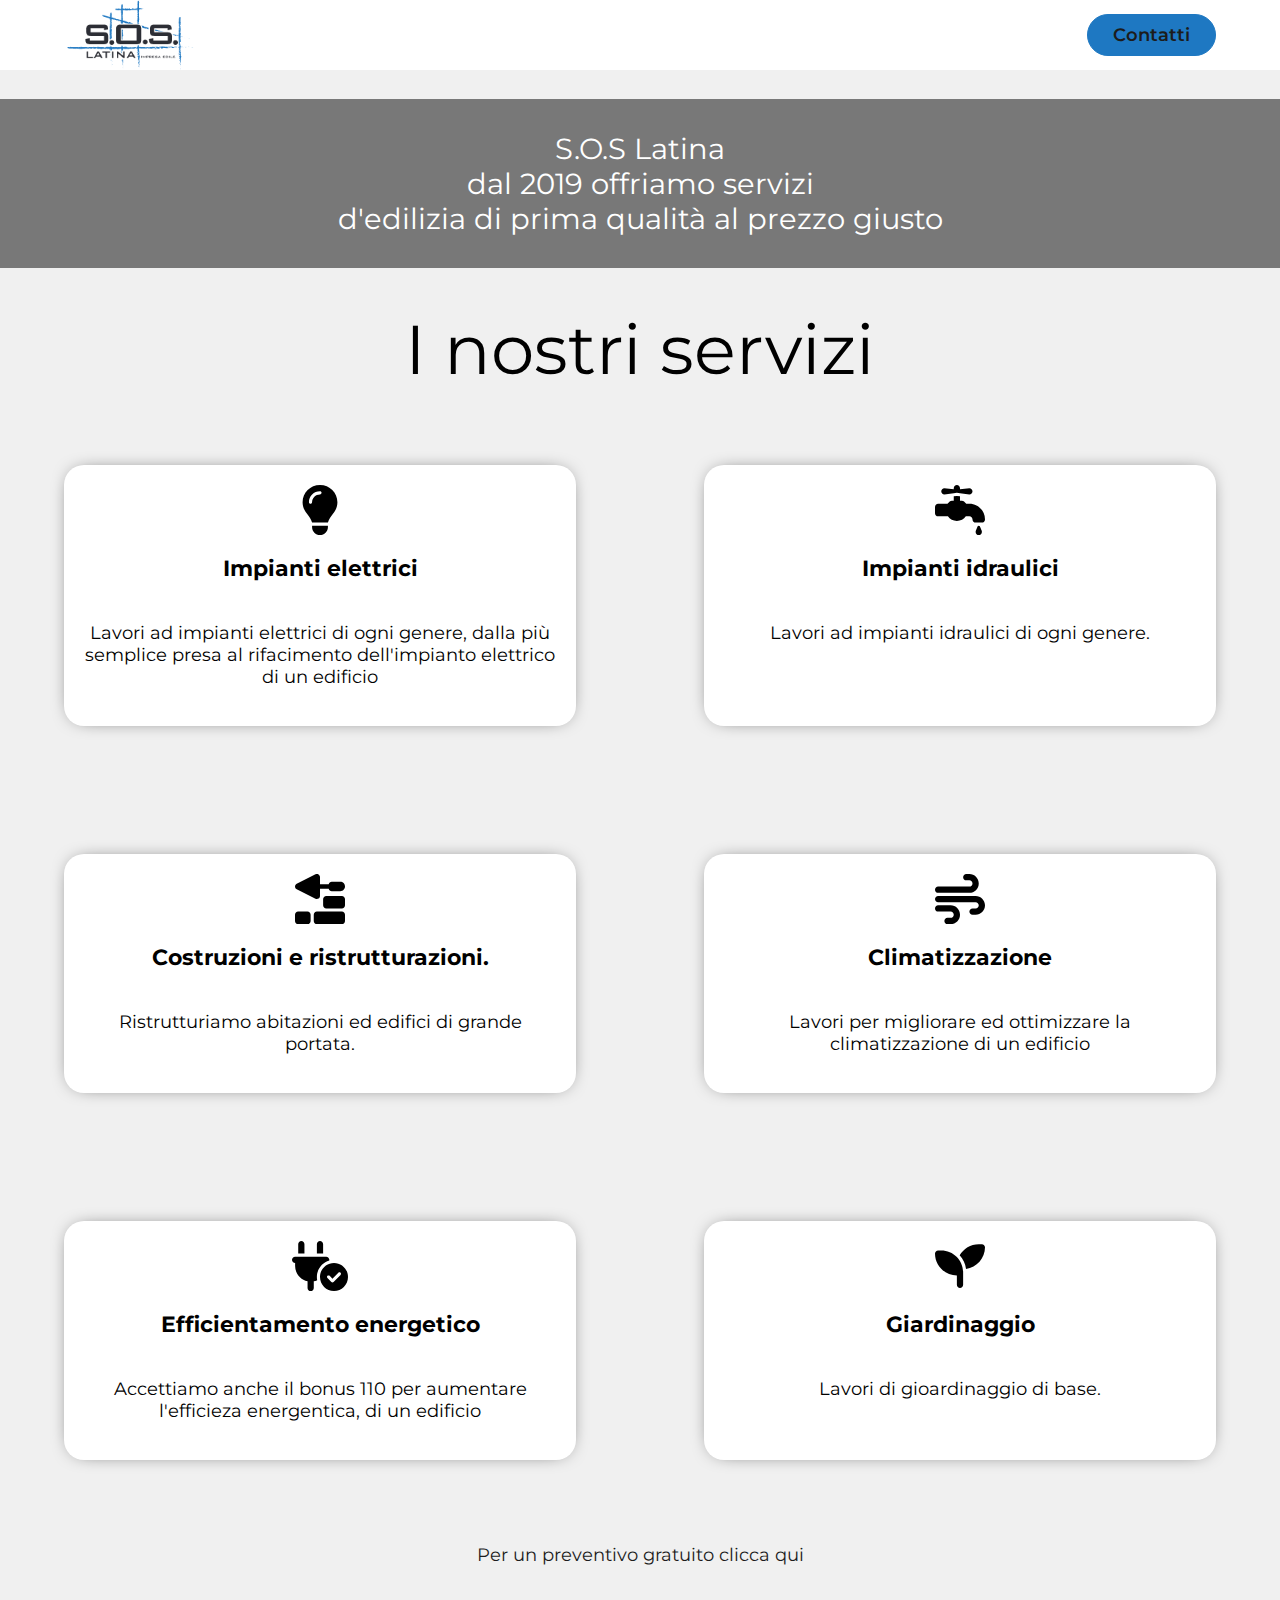
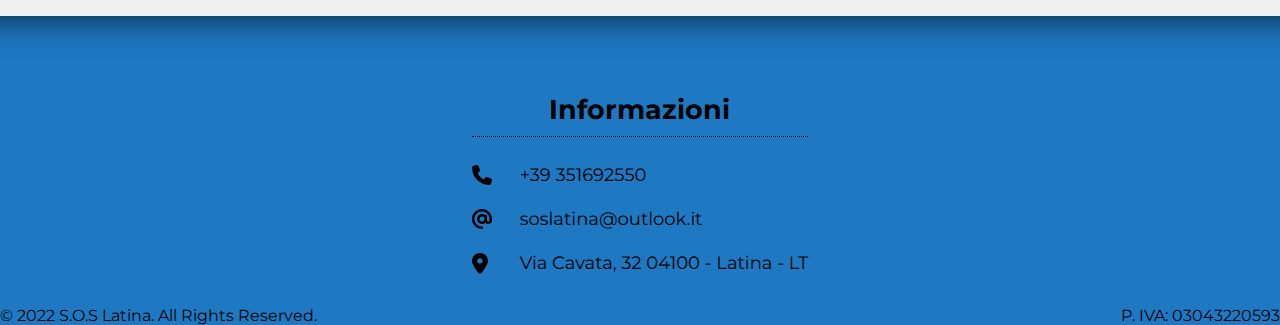
==== index.html @ f47d7687 "commit" ====
<!DOCTYPE html>
<html>

<head>
    <meta name="viewport" content="width=device-width, initial-scale=1">
    <link rel="stylesheet" type="text/css" href="stilefull.css">
    <link rel="stylesheet" type="text/css" href="stile1300.css">
    <link rel="stylesheet" type="text/css" href="stile768.css">
    <title>
        S.O.S. Latina
    </title>
    <link rel="icon" type="image/jpg" href="foto/logo.jpg">
    <link rel="apple-touch-icon" type="image/jpg" href="foto/logo.jpg">

    <link rel="stylesheet" href="https://cdn.jsdelivr.net/npm/swiper@8/swiper-bundle.min.css" />
</head>

<body>
    <header>
        <div class="bar">
            <a class="logoHeader" href="index.html"><img src="foto/logo.png"></a>

            <a class="pulsante_contatti" href="contatti.html"><button>Contatti</button></a>
        </div>
    </header>

    <main>
        <div class="primo">
            <p>
                S.O.S Latina <br>
                dal 2019 offriamo servizi <br> d'edilizia di prima qualit&agrave; al prezzo giusto
            </p>
        </div>

        <div class="servizi-container">
            <p class="titolozzo">I nostri servizi</p>
            <div class="servizi">
                <div class="servizio" id="uno">
                    <img src="foto/Icone/servizi/lightbulb-solid.svg">
                    <p class="titolo-servizo"><strong>Impianti elettrici</strong></p>
                    <p class="descrizione-servizio">Lavori ad impianti elettrici di ogni genere, dalla pi&ugrave;
                        semplice
                        presa al rifacimento dell'impianto elettrico di un edificio</p>
                </div>
                <div class="servizio" id="due">
                    <img src="foto/Icone/servizi/faucet-drip-solid.svg">
                    <p class="titolo-servizo"><strong>Impianti idraulici</strong></p>
                    <p class="descrizione-servizio">Lavori ad impianti idraulici di ogni genere.</p>
                </div>
                <div class="servizio" id="tre">
                    <img src="foto/Icone/servizi/trowel-bricks-solid.svg">
                    <p class="titolo-servizo"><strong>Costruzioni e ristrutturazioni.</strong></p>
                    <p class="descrizione-servizio">Ristrutturiamo abitazioni ed edifici di grande portata.</p>
                </div>
                <div class="servizio" id="quattro">
                    <img src="foto/Icone/servizi/wind-solid.svg">

                    <p class="titolo-servizo"><strong>Climatizzazione</strong></p>
                    <p class="descrizione-servizio">Lavori per migliorare ed ottimizzare la climatizzazione di un
                        edificio</p>
                </div>
                <div class="servizio" id="cinque">
                    <img src="foto/Icone/servizi/plug-check-solid.svg">
                    <p class="titolo-servizo"><strong>Efficientamento energetico</strong></p>
                    <p class="descrizione-servizio">Accettiamo anche il bonus 110 per aumentare l'efficieza energentica,
                        di un edificio</p>
                </div>
                <div class="servizio" id="sei">
                    <img src="foto/Icone/servizi/seedling-solid.svg">
                    <p class="titolo-servizo"><strong>Giardinaggio</strong></p>
                    <p class="descrizione-servizio">Lavori di gioardinaggio di base.</p>
                </div>
            </div>
            <div id="info_wrapper">
                <a href="contatti.html">Per un preventivo gratuito clicca qui </a>
            </div>
        </div>
    </main>

    <footer>
        <div class="fimportante">
            <div class="fcontenitore">
                <div>
                    <p class="ftitolo"> <strong>Informazioni</strong></p>
                    <div class="fmobile">
                        <ul class="ftabella1">
                            <li class="fphone"><a href="tel: +39 351692550">+39 351692550</a></li>
                            <li class="femail"><a href="mailto: soslatina@outlook.it">soslatina@outlook.it</a></li>
                            <li class="findirizzo"><a href="https://goo.gl/maps/Ji9ddJW9CBuhDDNK7">Via Cavata, 32 04100
                                    - Latina - LT</a></li>
                        </ul>
                    </div>
                </div>
                <!--<div>
                    <p class="ftitolo"><strong>Marche e rifornitori</strong></p>
                    <div class="fmobile2">
                        <img src="./foto/Marche/Kerakoll.jpg" alt="Kerakoll">
                        <img src="./foto/Marche/Hilti.jpg" alt="Hilti">
                    </div>
                </div> -->
            </div>
            <div class="fsotto">
                <p id="copyright">&#169; 2022 S.O.S Latina. All Rights Reserved.</p>
                <p id="iva">P. IVA: 03043220593</p>
            </div>
        </div>
    </footer>
</body>

</html>
---- stilefull.css ----
@import url('https://fonts.googleapis.com/css2?family=Montserrat:wght@100;200;400;500;600&display=swap');

body {
    margin-right: -10px;
    width: 100%;
    padding: 0px;
    margin: 0px;
    background-color: rgb(240, 240, 240);
    overflow: auto;
}

/* width */
::-webkit-scrollbar {
    width: 10px;
    /* you can shrink taken width */
}

/* Track */
::-webkit-scrollbar-track {
    background: transparent;
}

/* Handle */
::-webkit-scrollbar-thumb {
    background: #1e78c2;
}

/* Handle on hover */
::-webkit-scrollbar-thumb:hover {
    background: #1268af;
}

#lista {
    display: none;
}

div {
    padding: 0px;
    margin: 0px;
}

p {
    font-family: "Montserrat", sans-serif;
    font-weight: 400;
}

a:link {
    text-decoration: none;
}

a:visited {
    text-decoration: none;
}

a:hover {
    text-decoration: none;
}

a:active {
    text-decoration: none;
}

/*inizio header*/
header {
    z-index: 2;
    width: 100%;
    background-color: white;
    position: block;
    display: flex;
    justify-content: flex-end;
    align-items: center;
    font-family: "Montserrat", sans-serif;
    font-weight: 600;
    
}

.bar {
    width: 100%;
    height: 70px;
    background-color: white;
    top: 0;
    display: flex;
    justify-content: flex-end;
    align-items: center;
    font-family: "Montserrat", sans-serif;
    font-weight: 600;
    margin: 0;
}

.tasto {
    display: none;
}

#nav_mobile {
    display: none;
}

.logoHeader {
    margin-right: auto;
    margin-left: 5%;
    height: 100%;
}

.logoHeader img {
    height: 100%;
}

.nav_links {
    margin-right: 0px;
    list-style: none;
}

.nav_links li {
    display: inline-block;
    padding: 0px 20px;
}

.nav_links li a {
    color: #1c1c1c;
    display: block;
    font-size: 18px;
    transition: transform .3s cubic-bezier(0.55, 0, 0.55, 0.2), color .3s cubic-bezier(0.55, 0, 0.55, 0.2);
}

.nav_links li a:hover {
    transform: scale(1.1);
    color: #1e78c2;
}

header .pulsante_home {
    margin-left: 10px;
    margin-right: 1%;
}
header .pulsante_contatti {
    margin-left: 10px;
    margin-right: 5%;
}

header button{
    padding: 9px 25px;
    font-family: "Montserrat", sans-serif;
    font-weight: 600;
    font-size: 18px;
    color: #1c1c1c;
    background-color: #1e78c2;
    border: 1px solid #1e78c2;
    border-radius: 500px;
    cursor: pointer;
}
header button:hover{
    background-color: white;
    border: 1px solid #1c1c1c;
    color: #1e78c2;
}

/*fine header*/
/*DA SISTEMARE*/

.primo{
    width: 100%;
    display: flex;
    justify-content: space-around;
}
.primo img{
    width: 100%;
}
.primo p{
    width: 100%;
    background-color: rgba(0, 0, 0,0.5);
    padding: 2.5%;
    font-size:calc(10px + 1.5vw);
    color: white;
    text-align: center;
}
.titolozzo {
    text-align: center;
    font-size: 69px;
    margin: 10px auto;
}

.servizi-container {
    width: 100%;
    display: flex;
    flex-direction: column;
    align-items: center;
}

.servizi {
    height: fit-content;
    display: flex;
    flex-direction: row;
    flex-wrap: wrap;
    align-items: stretch;
    justify-content: center;
    width:1330px;
}

.servizi img {
    padding-top: 20px;
    height: 50px;
    display: block;
    margin: auto;
}


.servizi .servizio {
    -webkit-box-shadow: 10 0px 20px 0px black;
    -moz-box-shadow: 0 0px 20px 0px black;
    box-shadow: 0 0px 20px -10px black;
    font-size: 20px;
    margin: 2%;
    background-color: white;
    border-radius: 20px;
    height: auto;
    width: 28%;
}
.titolo-servizo {
    text-align: center;
    font-size: 22px;
    margin: 0;
}
.descrizione-servizio{
    font-size: 18px;
    text-align: center;
}

.servizio p{
    margin-top: 0;
    padding: 20px;
}
#info_wrapper {
    margin-top: 20px;
    display: flex;
    justify-content: center;
}

.servizi-container #info_wrapper a {
    font-family: "Montserrat", sans-serif;
    font-weight: 400;
    font-size: 18px;
    color: #1c1c1c;
    display: block;
    transition: transform .3s cubic-bezier(0.55, 0, 0.55, 0.2), color .3s cubic-bezier(0.55, 0, 0.55, 0.2);
}

.servizi-container #info_wrapper a:hover {
    transform: scale(1.1);
    color: #1e78c2;
}

/*inizio footer*/
.fimportante {
    margin-top: 50px;
    box-shadow: inset 0px 145px 40px -150px black;
    width: 100%;
    background: #1e78c2;
}

.fcontenitore {
    padding-top: 50px;
    display: flex;
    flex-direction: row;
    justify-content: space-around;
}

.ftitolo {
    color: black;
    font-size: 27px;
    text-align: center;
    padding-bottom: 10px;
    border-bottom: 1px dotted black;
}

.ftabella1 {
    padding: 0px;
}

.ftabella1 li {
    list-style: none;
    font-family: "Montserrat", sans-serif;
    font-weight: 400;
    padding-left: 48px;
    margin-top: 22px;
    font-size: 22px;
}

.ftabella1 li a {
    color: black;
    text-rendering: geometricPrecision;
    width: fit-content;
    display: block;
    position: relative;
    font-size: 18px;
    transition: transform .3s cubic-bezier(0.55, 0, 0.55, 0.2), color .3s cubic-bezier(0.55, 0, 0.55, 0.2);
}
.ftabella1 li p{
    font-size: 18px;
}

.ftabella1 li a:hover {
    transform: scale(1.1);
}

.fphone {
    background-image: url(foto/Icone/contatti/phone.svg);
    background-repeat: no-repeat;
    background-size: 20px;
    background-position: 0% 50%;
}

.femail {
    background-image: url(foto/Icone/contatti/at.svg);
    background-repeat: no-repeat;
    background-size: 20px;
    background-position: 0% 50%;
}

.findirizzo {
    background-image: url(foto/Icone/contatti/location.svg);
    background-repeat: no-repeat;
    background-size: 16px;
    background-position: 0% 50%;
}

.fmobile2 {
    padding: 0px;
    display: flex;
    align-content: flex-start;
    justify-content: space-between;
}

.fmobile2 img{
    width: 100px;
}
.fsotto{
    width: 100%;
    display: flex;
    justify-content: space-between;
}
#copyright{
    margin-bottom: 0px
}
#iva{
    margin-bottom: 0px
}

/*fine footer*/
---- stile1300.css ----
@media screen and (min-width: 800px) and (max-width: 1359px){
    

    /*.container-contatti{
        height: 260px;
        width: 30%;
        margin: 0px auto;
        padding-top: 20px;
        padding-bottom: 110px;
        
    }*/
    /*.logo_footer_container{
        height: 240px;
        width: 30%;
        margin: 0px auto;
        background: none;
        padding-bottom: 150px;
    }*/
   
    .servizi{
        height: auto;
        width: 100%;
    }
    .servizi div
    {
        flex:40%;
    }
    .servizi .servizio{
        margin: 5%;
    }
    #uno{
        margin-left: 5%;
    }
    
    #tre{
        margin-right: 5%;
    }
    #quattro{
        margin-left: 5%;
    }
    #sei{
        margin-right: 5%;
    }
    
}
---- stile768.css ----
@media screen and (max-width:799px) {

    ::-webkit-scrollbar {
        width: 0px;
        /* you can shrink taken width */
    }

    header {
        z-index: 2;
        width: 100%;
        height: auto;
        background-color: transparent;
        position: absolute;
        top: 0;
        display: flex;
        justify-content: flex-end;
        flex-direction: column;
        align-items: center;
        font-family: "Montserrat", sans-serif;
        font-weight: 600;
        -webkit-box-shadow: none;
        -moz-box-shadow: none;
        box-shadow: none;
    }

    .logoHeader {
        margin-right: auto;
        margin-left: 5%;
    }

    .logoHeader img {
        height: 60px;
    }

    body {
        margin-top: 60px;
    }
    .titolozzo{
        font-size: 45px;
    }

    #lista {
        display: flex;
        
        justify-content: space-between;
        background-color: transparent;
        width: 100%;
        height: auto;
    }
    .riempitivo{
        background-color: transparent;
    }

    .nav_links {
        background-color: white;
        width: 150px;
        padding-bottom: 10px;
        border-bottom-left-radius: 30px;
        -webkit-border-bottom-left-radius: 30px;
        -moz-border-radius-bottomleft: 30px;
    }

    .nav_links a {
        color: #1c1c1c;
        display: block;
        width: 100%;
        text-align: center;
        margin-top: 10px;
        margin-bottom: 10px;
        font-size: 20px;
        font-family: "Montserrat", sans-serif;

    }

    #nomobile {
        display: none;
    }

    .robe {
        display: none;
    }

    .titolozzo{
        text-align: center;
        font-size: 45px;
    }
   
    .servizi {
        /*margin-left: 10%;
        margin-right: 10%;*/
        width: 80%;
        height: auto;
        flex-direction: column;
    }
    .servizi .servizio {
        margin-left: 0px;
        margin-right: 0px;
        width: 100%;
        height: fit-content;
        font-size: auto;
        text-align: justify;
    }
    .servizio p{
        padding: 20px;
        font-size: 20px;
    }
    #quattro{
        margin-left: 0;
    }
    #sei{
        margin-right: 0;
    }
    .fcontenitore {
        flex-direction: column;
    }

    .fmobile {
        display: flex;
        justify-content: center;
        padding-left: 60px;
    }

    .ftabella1 li {
        text-align: left;
        margin-left: auto;
        margin-right: auto;
    }

    .fmobile2 {
        display: flex;
        justify-content: center;
    }

    .ftabella2 li {
        text-align: center;
        margin-left: auto;
        margin-right: auto;
    }
    .fsotto{
        text-align: center;
        flex-direction: column-reverse;
    }

}
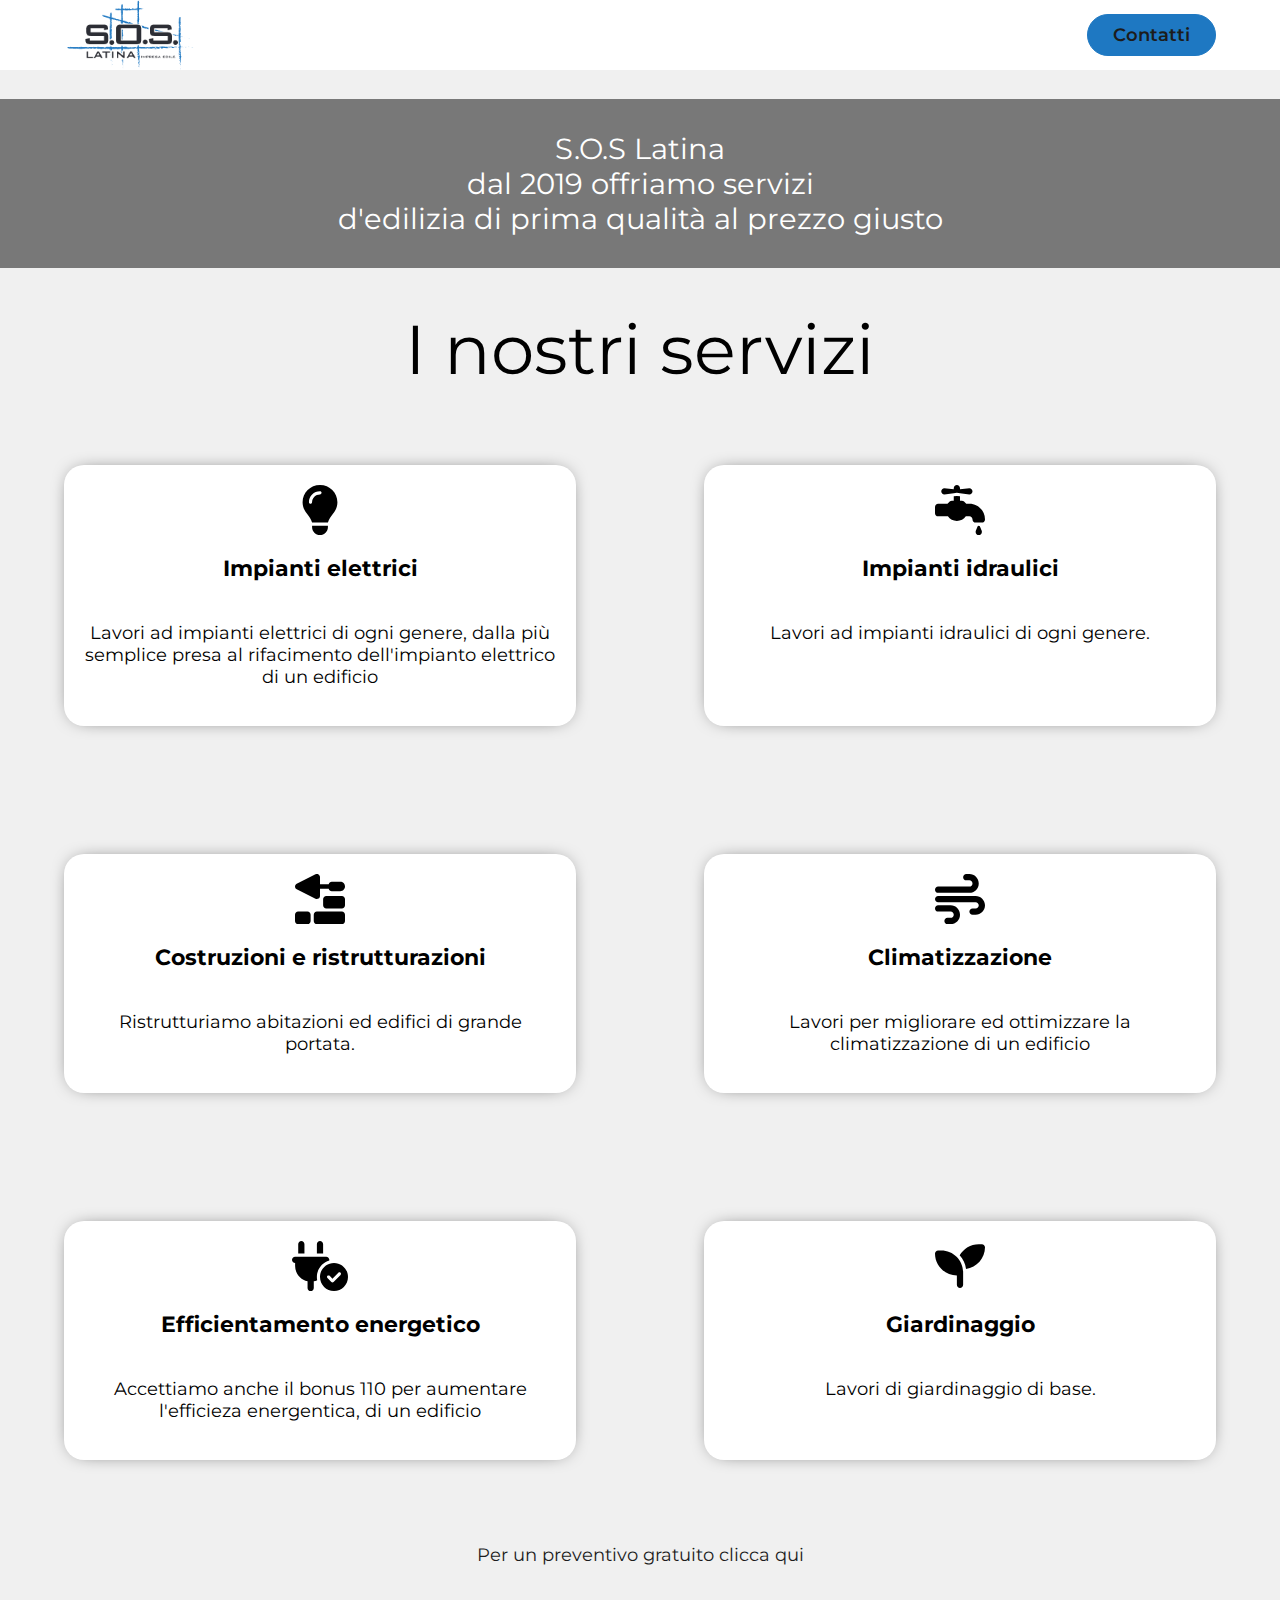
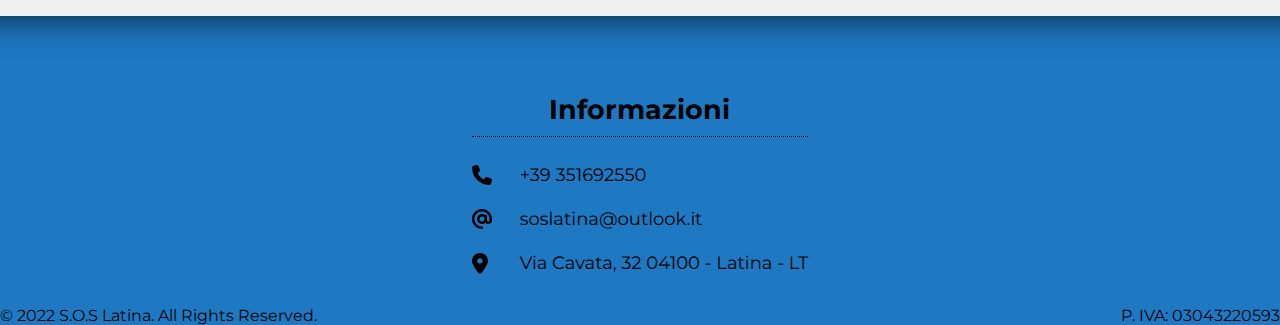
==== commit 1df3cf90: "pulsanti" ====
--- a/index.html
+++ b/index.html
@@ -37,38 +37,50 @@
             <div class="servizi">
                 <div class="servizio" id="uno">
                     <img src="foto/Icone/servizi/lightbulb-solid.svg">
-                    <p class="titolo-servizo"><strong>Impianti elettrici</strong></p>
+                    <div class="titolo-servizo">
+                        <a href="contatti.html"><strong>Impianti elettrici</strong></a>
+                    </div>
                     <p class="descrizione-servizio">Lavori ad impianti elettrici di ogni genere, dalla pi&ugrave;
                         semplice
                         presa al rifacimento dell'impianto elettrico di un edificio</p>
                 </div>
                 <div class="servizio" id="due">
                     <img src="foto/Icone/servizi/faucet-drip-solid.svg">
-                    <p class="titolo-servizo"><strong>Impianti idraulici</strong></p>
+                    <div class="titolo-servizo">
+                        <a href="contatti.html"><strong>Impianti idraulici</strong></a>
+                    </div>
                     <p class="descrizione-servizio">Lavori ad impianti idraulici di ogni genere.</p>
                 </div>
                 <div class="servizio" id="tre">
                     <img src="foto/Icone/servizi/trowel-bricks-solid.svg">
-                    <p class="titolo-servizo"><strong>Costruzioni e ristrutturazioni.</strong></p>
+                    <div class="titolo-servizo">
+                        <a href="contatti.html"><strong>Costruzioni e ristrutturazioni</strong></a>
+                    </div>
                     <p class="descrizione-servizio">Ristrutturiamo abitazioni ed edifici di grande portata.</p>
                 </div>
                 <div class="servizio" id="quattro">
                     <img src="foto/Icone/servizi/wind-solid.svg">
 
-                    <p class="titolo-servizo"><strong>Climatizzazione</strong></p>
+                    <div class="titolo-servizo">
+                        <a href="contatti.html"><strong>Climatizzazione</strong></a>
+                    </div>
                     <p class="descrizione-servizio">Lavori per migliorare ed ottimizzare la climatizzazione di un
                         edificio</p>
                 </div>
                 <div class="servizio" id="cinque">
                     <img src="foto/Icone/servizi/plug-check-solid.svg">
-                    <p class="titolo-servizo"><strong>Efficientamento energetico</strong></p>
+                    <div class="titolo-servizo">
+                        <a href="contatti.html"><strong>Efficientamento energetico</strong></a>
+                    </div>
                     <p class="descrizione-servizio">Accettiamo anche il bonus 110 per aumentare l'efficieza energentica,
                         di un edificio</p>
                 </div>
                 <div class="servizio" id="sei">
                     <img src="foto/Icone/servizi/seedling-solid.svg">
-                    <p class="titolo-servizo"><strong>Giardinaggio</strong></p>
-                    <p class="descrizione-servizio">Lavori di gioardinaggio di base.</p>
+                    <div class="titolo-servizo">
+                        <a href="contatti.html"><strong>Giardinaggio</strong></a>
+                    </div>
+                    <p class="descrizione-servizio">Lavori di giardinaggio di base.</p>
                 </div>
             </div>
             <div id="info_wrapper">
--- a/stilefull.css
+++ b/stilefull.css
@@ -217,7 +217,14 @@
 .titolo-servizo {
     text-align: center;
     font-size: 22px;
-    margin: 0;
+    margin: 0 auto;
+    padding: 20px;
+    font-family: "Montserrat", sans-serif;
+    font-weight: 400;
+    text-decoration: none;
+}
+.titolo-servizo a{
+    color: black;
 }
 .descrizione-servizio{
     font-size: 18px;
